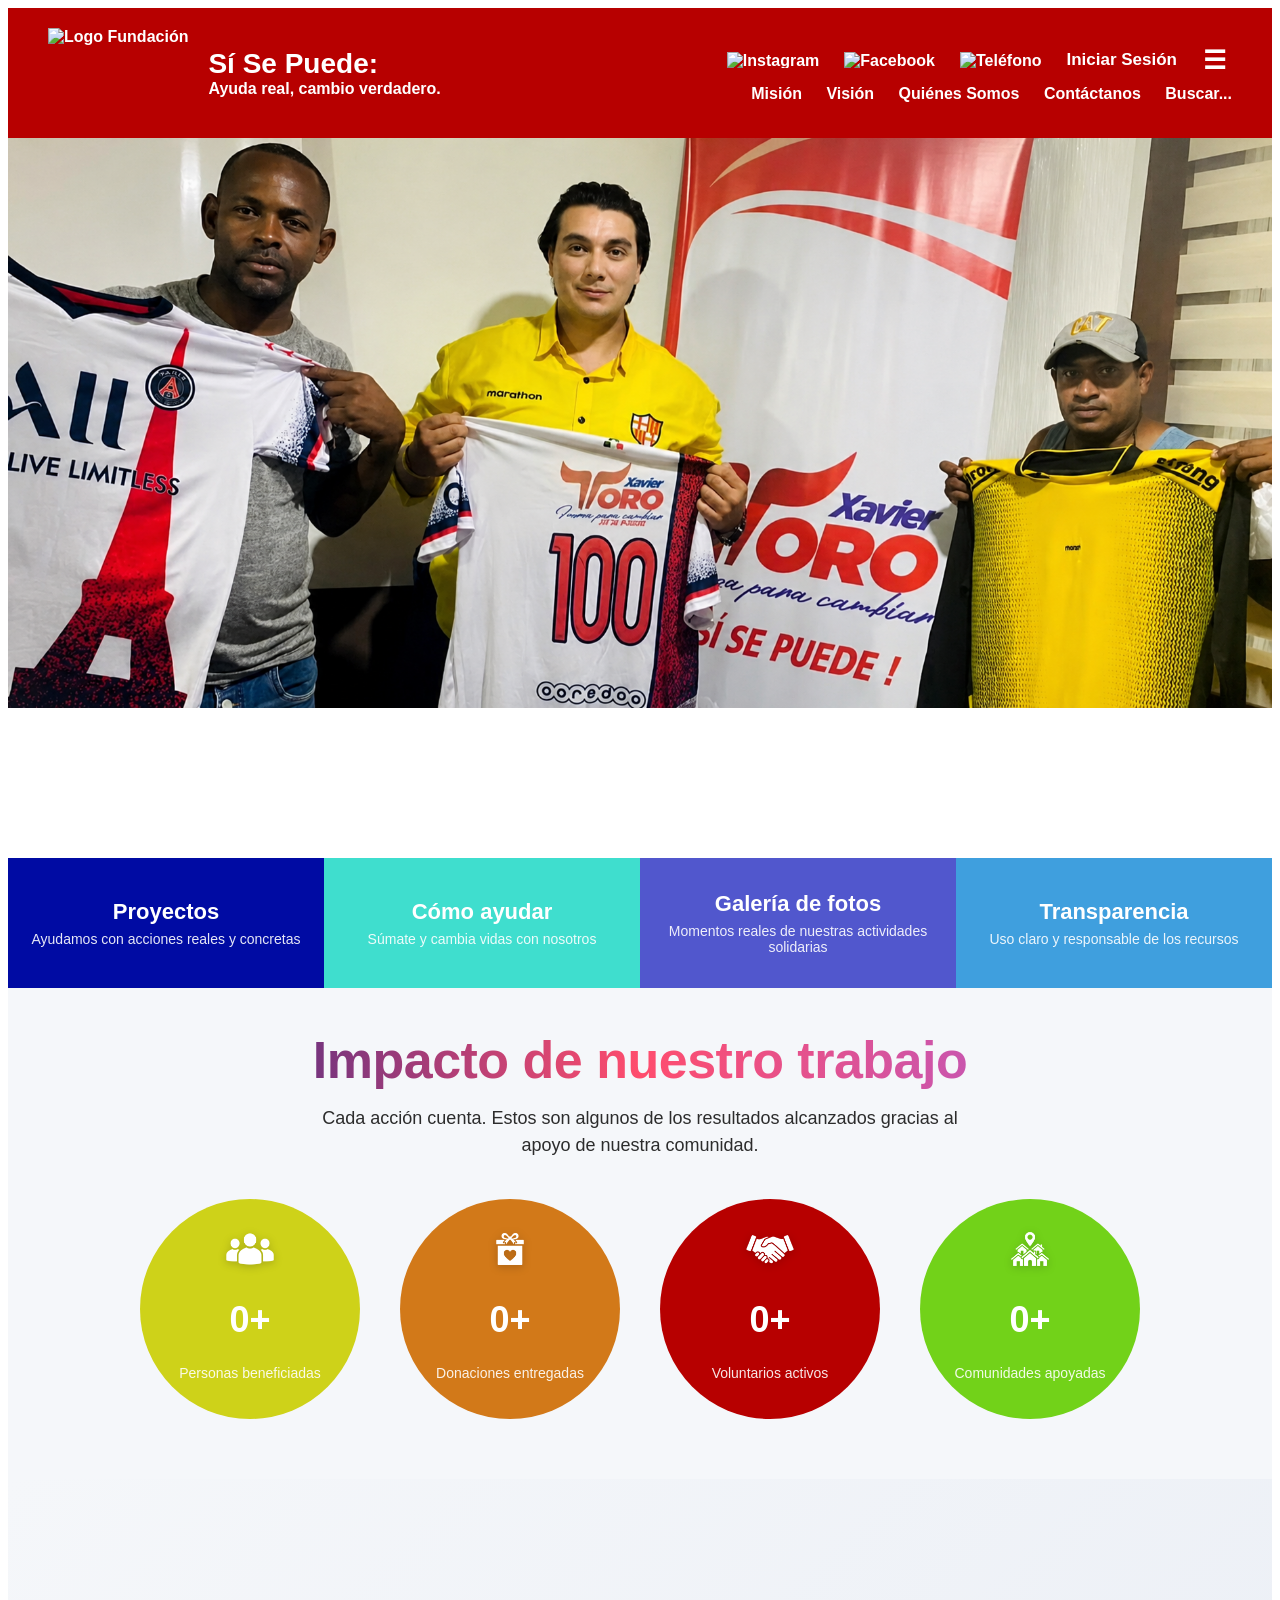
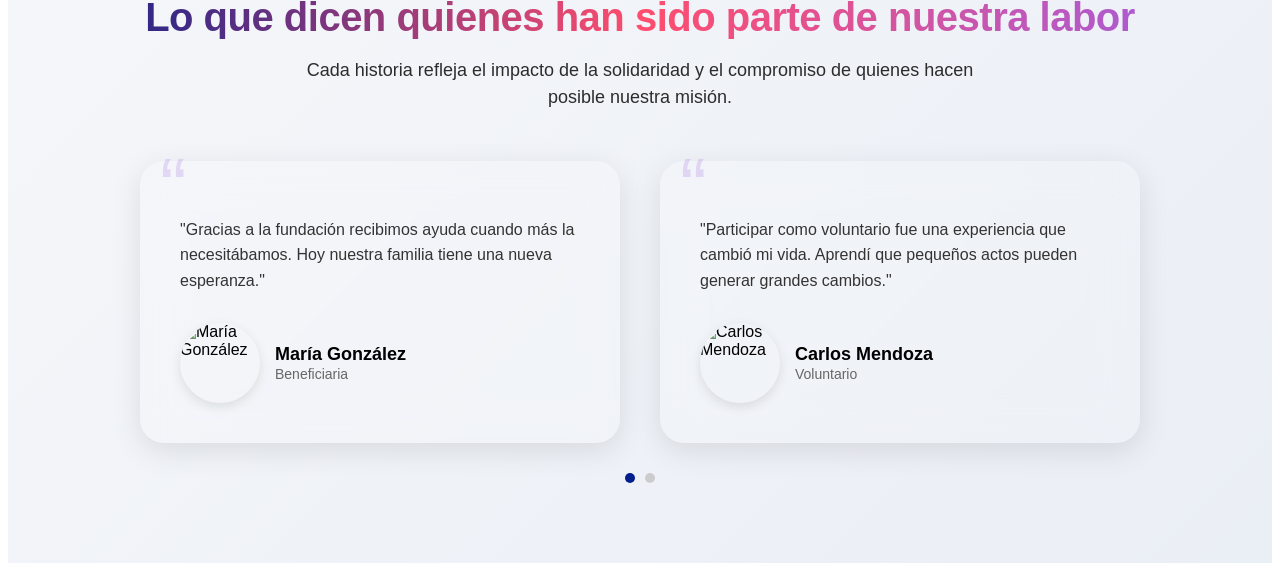
==== index.html @ 2f8d7f21 "Corrijo menú hamburguesa y login con Google 11" ====
<!DOCTYPE html>
<html lang="es">
<head>
  <meta charset="UTF-8">
  <title>Fundación Sí Se Puede</title>
  <link rel="stylesheet" href="index.css">
</head>
<body>
  <!-- Encabezado -->
  <header class="main-header">
    <div class="logo-text">
      <img src="assets/images/logoblanco.png" alt="Logo Fundación" class="logo">
      <div class="header-text">
        <h1>Sí Se Puede:</h1>
        <p>Ayuda real, cambio verdadero.</p>
      </div>
    </div>

<div class="header-right">
  <div class="social-menu">
    <!-- Íconos sociales -->
    <img src="assets/images/instablanco.png" alt="Instagram">
    <img src="assets/images/facebookblanco.png" alt="Facebook">
    <img src="assets/images/telefonoblanco.png" alt="Teléfono">

    <!-- Botones de login/logout -->
    <button id="login-google" class="login-link">Iniciar Sesión</button>
    <button id="logout" class="login-link" style="display:none;">Cerrar Sesión</button>

    <!-- Perfil de usuario (aparece después de login) -->
    <div id="user-profile" class="user-profile" style="display:none;">
      <div class="avatar-container">
        <img id="user-avatar" class="avatar" src="" alt="Avatar">
        <div id="user-initials" class="avatar initials"></div>
      </div>
      <span id="welcome-text"></span>

      <!-- Menú desplegable -->
<div class="dropdown-menu">
  <p id="user-email"></p>
  <a href="#"><span>💬</span> Mis comentarios</a>
  <a href="#"><span>❤️</span> Mis me gusta</a>
  <div class="dropdown-separator"></div>
  <a href="#" id="logout-link"><span>🚪</span> Cerrar sesión</a>
</div>

    </div>

    <!-- Menú hamburguesa -->
    <button class="hamburger">&#9776;</button>
  </div>

      <!-- Menú principal -->
      <nav class="main-nav">
        <ul>
          <li><a href="#">Misión</a></li>
          <li><a href="#">Visión</a></li>
          <li><a href="#">Quiénes Somos</a></li>
          <li><a href="#">Contáctanos</a></li>
          <li><a href="#">Buscar...</a></li>
        </ul>
      </nav>

      <!-- Menú hamburguesa -->
<nav class="hamburger-menu">
  <ul>
    <li><a href="#" id="menu-editar">Editar Portada</a></li>
    <li><a href="#" id="menu-publicaciones">Añadir Publicaciones</a></li>
    <li><a href="#" id="menu-feed">Publicaciones y Feed</a></li>
    <li><a href="pages/roles/index.html" id="menu-roles">Administrar Roles</a></li>
  </ul>
</nav>

    </div>
  </header>

  <!-- Carrusel -->
  <section class="carousel">
    <div class="slides">
      <img src="assets/images/Portada-1.jpeg" alt="Portada 1">
      <img src="assets/images/Portada-2.jpeg" alt="Portada 2">
      <img src="assets/images/Portada-3.jpeg" alt="Portada 3">
      <img src="assets/images/Portada-4.jpeg" alt="Portada 4">
    </div>
  </section>

  <!-- Botones principales -->
  <div class="full-width-buttons">
    <a href="#proyectos" class="btn btn-blue">
      <div class="btn-title">Proyectos</div>
      <div class="btn-subtitle">Ayudamos con acciones reales y concretas</div>
    </a>
    <a href="#ayuda" class="btn btn-gray">
      <div class="btn-title">Cómo ayudar</div>
      <div class="btn-subtitle">Súmate y cambia vidas con nosotros</div>
    </a>
    <a href="#galeria" class="btn btn-red">
      <div class="btn-title">Galería de fotos</div>
      <div class="btn-subtitle">Momentos reales de nuestras actividades solidarias</div>
    </a>
    <a href="#transparencia" class="btn btn-green">
      <div class="btn-title">Transparencia</div>
      <div class="btn-subtitle">Uso claro y responsable de los recursos</div>
    </a>
  </div>

  <!-- Impacto -->
  <section class="impacto-premium">
    <div class="impacto-header">
      <h2>Impacto de nuestro trabajo</h2>
      <p>Cada acción cuenta. Estos son algunos de los resultados alcanzados gracias al apoyo de nuestra comunidad.</p>
    </div>

    <div class="impacto-stats">
      <div class="blob" data-target="150">
        <img src="assets/images/PERSONAS-BENEFICIADAS.png" alt="Personas beneficiadas">
        <h3 class="numero">0+</h3>
        <p>Personas beneficiadas</p>
      </div>
      <div class="blob" data-target="300">
        <img src="assets/images/DONACIONS-ENTREGADAS.png" alt="Donaciones entregadas">
        <h3 class="numero">0+</h3>
        <p>Donaciones entregadas</p>
      </div>
      <div class="blob" data-target="25">
        <img src="assets/images/VOLUNTARIOS-ACTIVOS.png" alt="Voluntarios activos">
        <h3 class="numero">0+</h3>
        <p>Voluntarios activos</p>
      </div>
      <div class="blob" data-target="10">
        <img src="assets/images/COMUNIDADES-APOYADAS.png" alt="Comunidades apoyadas">
        <h3 class="numero">0+</h3>
        <p>Comunidades apoyadas</p>
      </div>
    </div>
  </section>

  <!-- Testimonios -->
  <section class="testimonios-premium">
    <div class="testimonios-header">
      <h2>Lo que dicen quienes han sido parte de nuestra labor</h2>
      <p>Cada historia refleja el impacto de la solidaridad y el compromiso de quienes hacen posible nuestra misión.</p>
    </div>

    <div class="testimonios-carousel">
      <div class="testimonio">
        <div class="quote">“</div>
        <p>"Gracias a la fundación recibimos ayuda cuando más la necesitábamos. Hoy nuestra familia tiene una nueva esperanza."</p>
        <div class="persona">
          <img src="https://via.placeholder.com/80" alt="María González">
          <div>
            <h4>María González</h4>
            <span>Beneficiaria</span>
          </div>
        </div>
      </div>

      <div class="testimonio">
        <div class="quote">“</div>
        <p>"Participar como voluntario fue una experiencia que cambió mi vida. Aprendí que pequeños actos pueden generar grandes cambios."</p>
        <div class="persona">
          <img src="https://via.placeholder.com/80" alt="Carlos Mendoza">
          <div>
            <h4>Carlos Mendoza</h4>
            <span>Voluntario</span>
          </div>
        </div>
      </div>
    </div>

    <div class="carousel-indicators">
      <span class="active"></span>
      <span></span>
    </div>
  </section>

  <!-- Script principal -->
  <script type="module" src="index.js"></script>
</body>
</html>
---- index.css ----
/* Encabezado */
.main-header {
  background-color: #b70000;
  color: white;
  display: flex;
  justify-content: space-between;
  align-items: center;
  padding: 20px 40px;
  font-family: Arial, sans-serif;
  font-weight: bold;
}

.logo {
  height: 90px;
  margin-right: 20px;
}

.logo-text {
  display: flex;
  align-items: center;
}

.header-text h1 {
  font-size: 28px;
  margin: 0;
  font-weight: bold;
}

.header-text p {
  font-size: 16px;
  margin: 0;
  font-weight: bold;
}

.header-right {
  display: flex;
  flex-direction: column;
  align-items: flex-end;
}

.social-menu {
  display: flex;
  align-items: center;
  margin-bottom: 8px;
}

.social-menu img {
  height: 16px;
  margin-left: 25px;
}

.hamburger {
  background: none;
  border: none;
  color: white;
  font-size: 26px;
  margin-left: 20px;
  cursor: pointer;
  font-weight: bold;
}

.main-nav ul {
  list-style: none;
  margin: 0;
  padding: 0;
}

.main-nav ul li {
  display: inline;
  margin-left: 20px;
}

.main-nav ul li a {
  color: white;
  text-decoration: none;
  font-family: Arial, sans-serif;
  font-weight: bold;
}

.main-nav.active {
  display: block;
}

/* Carrusel */
.carousel {
  width: 100%;
  position: relative;
  overflow: hidden;
}

.slides {
  display: flex;
  flex-wrap: nowrap;
  width: 100%;
  animation: slide 16s infinite;
}

.slides img {
  flex: 0 0 100%;
  width: 100%;
  height: auto;
  display: block;
}

/* Animación */
@keyframes slide {
  0%   { transform: translateX(0%); }
  20%  { transform: translateX(0%); }
  25%  { transform: translateX(-100%); }
  45%  { transform: translateX(-100%); }
  50%  { transform: translateX(-200%); }
  70%  { transform: translateX(-200%); }
  75%  { transform: translateX(-300%); }
  95%  { transform: translateX(-300%); }
  100% { transform: translateX(0%); }
}

/* Menú hamburguesa */
.hamburger-menu {
  position: fixed;
  top: 0;
  right: 0;
  width: 250px;
  height: 100%;
  background-color: #b70000;
  padding: 20px;
  transform: translateX(100%);
  transition: transform 0.3s ease;
  z-index: 10000;
}

.hamburger-menu.active {
  transform: translateX(0);
}

.hamburger-menu ul {
  list-style: none;
  margin: 0;
  padding: 0;
}

.hamburger-menu ul li {
  margin: 20px 0;
}

.hamburger-menu ul li a {
  color: white;
  text-decoration: none;
  font-family: Arial, sans-serif;
  font-weight: bold;
  display: block;
  padding: 10px;
  border-radius: 4px;
}

.hamburger-menu ul li a:hover {
  background-color: #8a0000;
}

/* Overlay detrás del menú */
.overlay {
  display: none;
  position: fixed;
  top: 0;
  left: 0;
  width: 100%;
  height: 100%;
  background: rgba(0,0,0,0.5);
  z-index: 9999;
}

.overlay.active {
  display: block;
}

/* Responsivo móvil */
@media (max-width: 768px) {
  .main-header {
    flex-direction: column;
    align-items: flex-start;
    padding: 10px 20px;
  }

  .logo {
    height: 60px;
    margin-bottom: 10px;
  }

  .header-text h1 {
    font-size: 20px;
  }

  .header-text p {
    font-size: 14px;
  }

  .main-nav {
    display: none;
  }

  .hamburger-menu {
    width: 80%;
  }

  .carousel {
    height: auto !important;   /* se ajusta al contenido */
    background: none !important;
  }

  .slides {
    width: 100% !important;
  }

  .slides img {
    width: 100%;
    height: auto;
    object-fit: contain;
    background: #000; /* fondo negro detrás de cada foto */
    display: block;
  }
}

/* Carrusel escritorio */
@media (min-width: 769px) {
  .carousel {
    height: 80vh;
  }

  .slides img {
    height: 100%;
    object-fit: contain; /* ← cambiado: muestra la foto completa sin zoom */
  }
}

/* Botones grandes */
.full-width-buttons {
  display: grid;
  grid-template-columns: repeat(4, 1fr);
  width: 100%;
}

.full-width-buttons .btn {
  display: flex;
  flex-direction: column;
  justify-content: center;
  align-items: center;
  height: 110px;
  text-decoration: none;
  color: white;
  font-family: Arial, sans-serif;
  padding: 10px;
}

.btn-title {
  font-size: 22px;
  font-weight: bold;
  margin-bottom: 6px;
  text-align: center;
}

.btn-subtitle {
  font-size: 14px;
  font-weight: normal;
  text-align: center;
  opacity: 0.9;
}

/* Colores */
.btn-blue {
  background-color: #000BA3;
}
.btn-blue:hover {
  background-color: #000875;
}

.btn-gray {
  background-color: #3FDECE;
}
.btn-gray:hover {
  background-color: #1EB3A4;
}

.btn-red {
  background-color: #5157CD;
}
.btn-red:hover {
  background-color: #2F35A2;
}

.btn-green {
  background-color: #3F9FDE;
}
.btn-green:hover {
  background-color: #2592DA;
}

/* Responsivo botones */
@media (max-width: 768px) {
  .full-width-buttons {
    grid-template-columns: 1fr;
  }

  .full-width-buttons .btn {
    height: 90px;
  }

  .btn-title {
    font-size: 18px;
  }

  .btn-subtitle {
    font-size: 12px;
  }
}


@media (max-width: 768px) {
  .carousel {
    height: auto !important;
    margin: 0 !important;
    padding: 0 !important;
    background: none !important;
  }

 .slides {
    display: block !important;   /* ← ya no es flex horizontal */
    animation: none !important;  /* ← sin animación */
  }
  .slides img {
    width: 100%;
    height: auto;
    object-fit: contain;
    background: #000;
    display: block;
  }
}

/* TARJETAS DE IMPACTO EN NUESTRO TRABAJO */
/* ENCABEZADO DE IMPACTO */
.impacto-premium {
  background: #f5f7fa;
  padding: 1px 20px 60px; /* antes 60px arriba */
  position: relative;
  overflow: hidden;
  font-family: 'Poppins', 'Montserrat', 'Outfit', 'Plus Jakarta Sans', 'Sora', 'Inter', sans-serif;
}

.impacto-header {
  text-align: center;
  margin-bottom: 40px; /* menos espacio para mayor proximidad */
}

.impacto-header h2 {
  font-size: 52px;          /* más grande para presencia visual */
  font-weight: 800;         /* peso fuerte y moderno */
  letter-spacing: -0.5px;   /* menor separación entre letras */
  line-height: 1.1;         /* compacto y elegante */
  margin-bottom: 16px;
  background: linear-gradient(90deg, #001f8c, #ff4d6d, #9b5de5);
  -webkit-background-clip: text;
  -webkit-text-fill-color: transparent;
}

.impacto-header p {
  font-size: 18px;
  color: #2c2c2c;           /* gris oscuro elegante */
  max-width: 640px;         /* ancho controlado para legibilidad */
  margin: 0 auto;
  line-height: 1.5;
  font-weight: 400;
}


.impacto-stats {
  display: flex;
  flex-wrap: wrap;
  justify-content: center;
  gap: 40px;
}

.blob {
  position: relative;
  width: 220px;
  height: 220px;
  border-radius: 50%;
  display: flex;
  flex-direction: column;
  align-items: center;
  justify-content: center;
  animation: float 6s ease-in-out infinite;
  color: #fff; /* texto blanco para contraste */
  text-align: center;
}

/* Colores planos para cada blob */
.blob:nth-child(1) {
  background-color: #CED219; /* amarillo verdoso */
}
.blob:nth-child(2) {
  background-color: #D27919; /* naranja */
}
.blob:nth-child(3) {
  background-color: #b70000; /* rojo coral */
}
.blob:nth-child(4) {
  background-color: #72D219; /* naranja suave */
}

.blob:nth-child(2) { animation-delay: 1s; }
.blob:nth-child(3) { animation-delay: 2s; }
.blob:nth-child(4) { animation-delay: 3s; }

.blob img {
  height: 50px;
  margin-bottom: 15px;
  filter: drop-shadow(0 2px 4px rgba(0,0,0,0.2));
}

.blob .numero {
  font-size: 36px;
  font-weight: 900;
  margin: 10px 0;
  color: #fff; /* números en blanco */
}

.blob p {
  font-size: 14px;
  opacity: 0.9;
}

@keyframes float {
  0% { transform: translateY(0px) scale(1); }
  50% { transform: translateY(-15px) scale(1.05); }
  100% { transform: translateY(0px) scale(1); }
}

@media (max-width: 768px) {
  .impacto-stats {
    flex-direction: column;
    align-items: center;
  }
}
/* SECCIÓN TESTIMONIOS PREMIUM */
.testimonios-premium {
  background: linear-gradient(135deg, #f5f7fa, #eaeef5);
  padding: 80px 20px;
  font-family: 'Plus Jakarta Sans', 'Outfit', 'Inter', sans-serif;
  position: relative;
  overflow: hidden;
}

.testimonios-header {
  text-align: center;
  margin-bottom: 50px;
}

.testimonios-header h2 {
  font-size: 40px;
  font-weight: 800;
  letter-spacing: -0.5px;
  line-height: 1.2;
  margin-bottom: 16px;
  background: linear-gradient(90deg, #001f8c, #ff4d6d, #9b5de5);
  -webkit-background-clip: text;
  -webkit-text-fill-color: transparent;
}

.testimonios-header p {
  font-size: 18px;
  color: #2c2c2c;
  max-width: 700px;
  margin: 0 auto;
  line-height: 1.5;
}

.testimonios-carousel {
  display: flex;
  gap: 40px;
  justify-content: center;
  align-items: stretch;
  flex-wrap: wrap;
}

.testimonio {
  background: rgba(255,255,255,0.15);
  backdrop-filter: blur(20px);
  border-radius: 24px;
  padding: 40px;
  max-width: 400px;
  position: relative;
  box-shadow: 0 8px 30px rgba(0,0,0,0.1);
  transition: transform 0.4s ease, box-shadow 0.4s ease;
}

.testimonio:hover {
  transform: translateY(-8px);
  box-shadow: 0 12px 40px rgba(0,0,0,0.15);
}

.testimonio .quote {
  font-size: 80px;
  color: #9b5de5;
  position: absolute;
  top: -20px;
  left: 20px;
  opacity: 0.2;
}

.testimonio p {
  font-size: 16px;
  color: #333;
  margin-bottom: 30px;
  line-height: 1.6;
}

.persona {
  display: flex;
  align-items: center;
  gap: 15px;
}

.persona img {
  border-radius: 50%;
  width: 80px;
  height: 80px;
  object-fit: cover;
  box-shadow: 0 4px 12px rgba(0,0,0,0.1);
}

.persona h4 {
  font-size: 18px;
  font-weight: 700;
  margin: 0;
}

.persona span {
  font-size: 14px;
  color: #666;
}

.carousel-indicators {
  display: flex;
  justify-content: center;
  margin-top: 30px;
  gap: 10px;
}

.carousel-indicators span {
  width: 10px;
  height: 10px;
  background: #ccc;
  border-radius: 50%;
  display: inline-block;
  transition: background 0.3s ease;
}

.carousel-indicators span.active {
  background: #001f8c;
}

@media (max-width: 768px) {
  .testimonios-carousel {
    flex-direction: column;
    align-items: center;
  }
}
.login-link {
  background: none;
  border: none;
  color: white;
  font-family: Arial, sans-serif;
  font-weight: bold;
  font-size: 17px;
  margin-left: 25px;
  cursor: pointer;
  padding: 0;
}

.login-link:focus {
  outline: none;
}

.login-link:hover {
  text-decoration: underline;
}


.user-profile {
  display: flex;
  align-items: center;
  margin-left: 25px;
  position: relative;
}

/* Avatar circular moderno */
.avatar-container {
  position: relative;
  width: 48px;
  height: 48px;
  border-radius: 50%;
  overflow: hidden;
  cursor: pointer;
  transition: transform 0.3s ease, border 0.3s ease;
  border: 2px solid transparent;
}

.avatar-container:hover {
  transform: scale(1.05);
  border: 2px solid #b70000; /* borde institucional opcional */
}

.avatar {
  width: 100%;
  height: 100%;
  object-fit: cover;   /* recorta sin deformar */
  display: block;
}

.initials {
  width: 100%;
  height: 100%;
  background: #444;
  color: #fff;
  font-weight: bold;
  font-size: 16px;
  display: flex;
  align-items: center;
  justify-content: center;
}


.arrow {
  position: absolute;
  bottom: -10px;
  left: 50%;
  transform: translateX(-50%);
  font-size: 12px;
  color: white;
  opacity: 0;
  transition: opacity 0.3s;
}

.avatar-container:hover .arrow {
  opacity: 1;
}

#welcome-text {
  margin-left: 10px;
  color: white;
  font-weight: bold;
}

/* Menú desplegable moderno */
.dropdown-menu {
  display: none;
  position: absolute;
  top: 60px;
  left: 0;
  background: rgba(255, 255, 255, 0.95); /* efecto glass ligero */
  backdrop-filter: blur(12px);
  border-radius: 16px;
  min-width: 240px;
  box-shadow: 0 8px 24px rgba(0,0,0,0.15);
  z-index: 1000;
  opacity: 0;
  transform: translateY(-10px);
  transition: opacity 0.25s ease, transform 0.25s ease;
  overflow: hidden;
}

.dropdown-menu.show {
  display: block;
  opacity: 1;
  transform: translateY(0);
}

.dropdown-header {
  padding: 16px;
  text-align: center;
  border-bottom: 1px solid rgba(0,0,0,0.1);
}

.dropdown-header img {
  width: 64px;
  height: 64px;
  border-radius: 50%;
  object-fit: cover;
  margin-bottom: 8px;
}

.dropdown-header h4 {
  margin: 0;
  font-size: 16px;
  font-weight: 600;
  color: #333;
}

.dropdown-header p {
  margin: 0;
  font-size: 13px;
  color: #666;
}

.dropdown-menu a {
  display: flex;
  align-items: center;
  gap: 8px;
  padding: 12px 16px;
  font-size: 14px;
  color: #333;
  text-decoration: none;
  transition: background 0.2s ease;
}

.dropdown-menu a:hover {
  background: rgba(183,0,0,0.08);
  color: #b70000;
}

.dropdown-separator {
  border-top: 1px solid rgba(0,0,0,0.1);
}
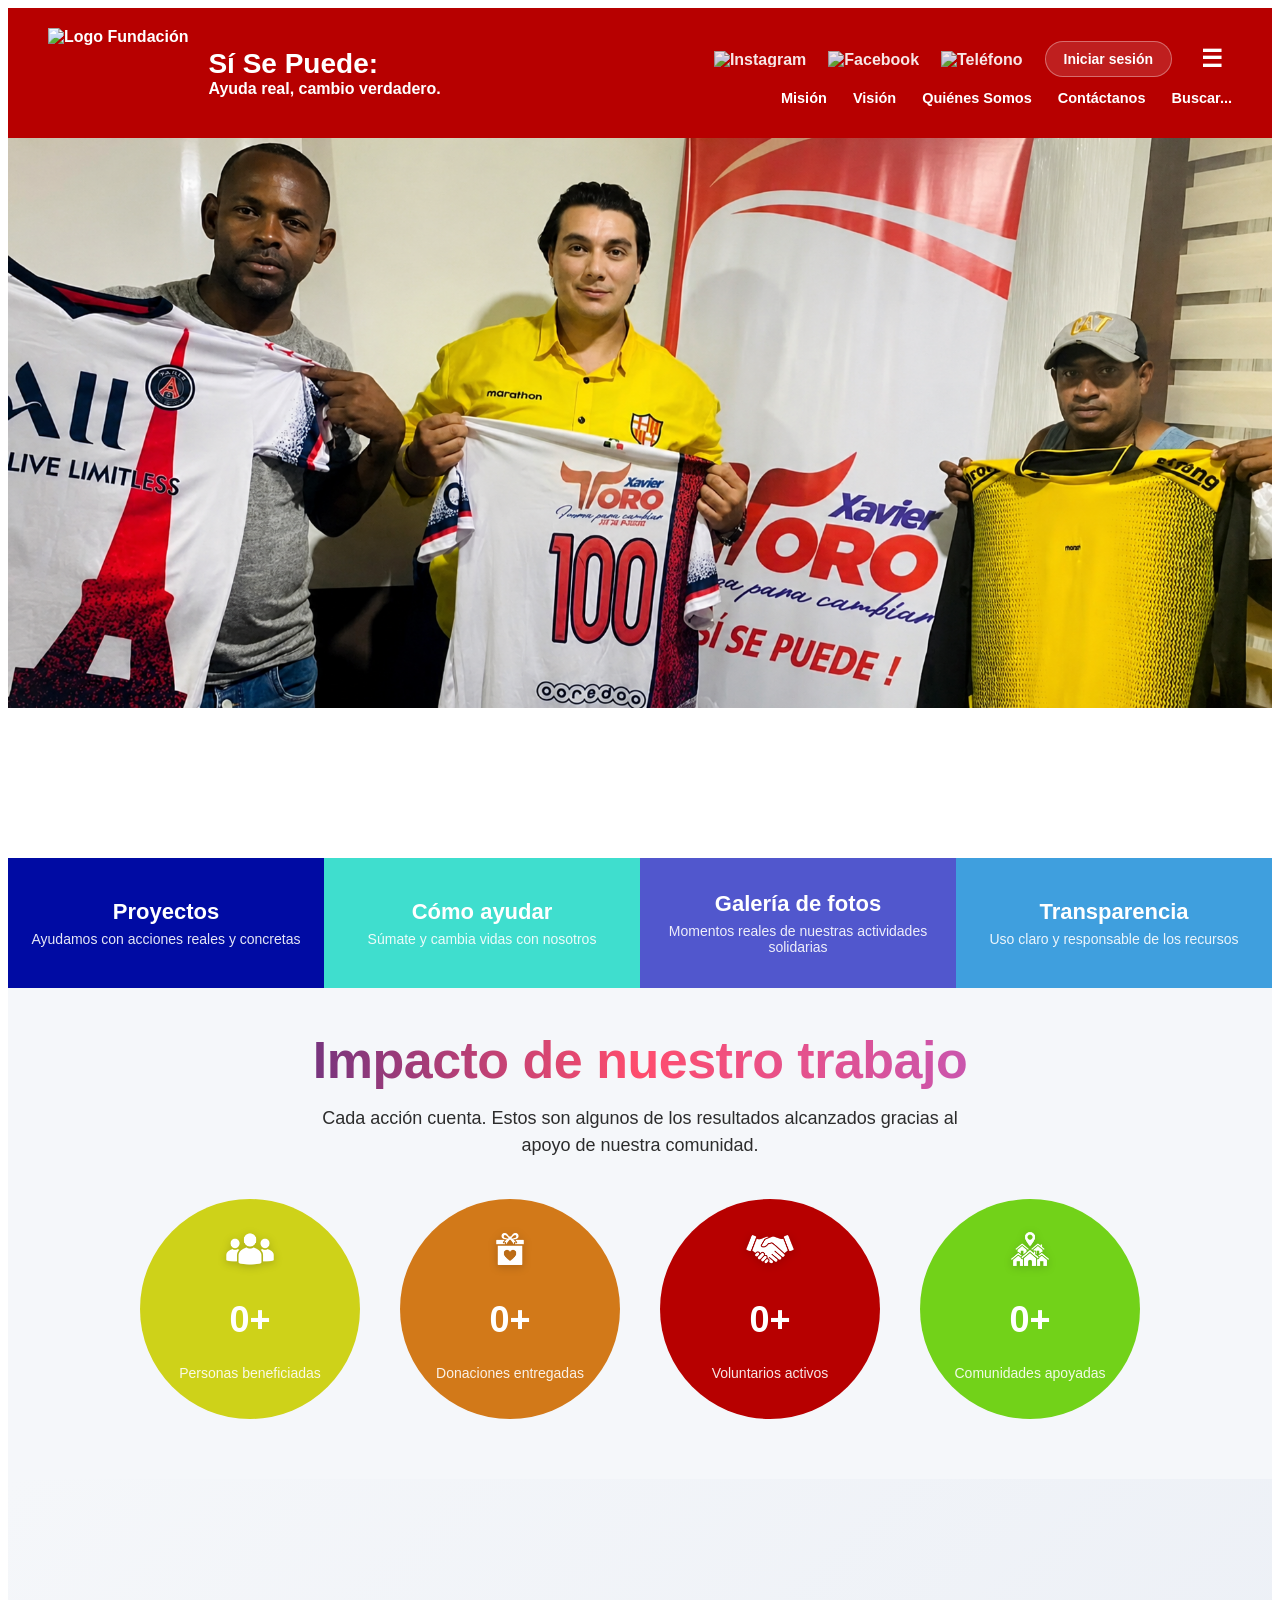
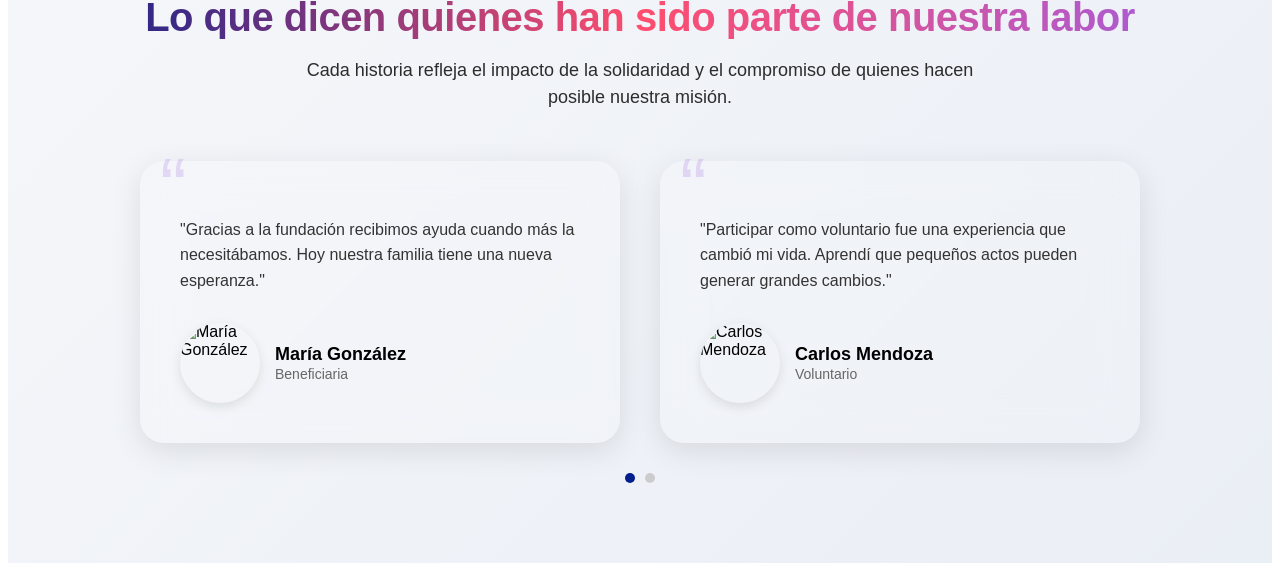
==== commit 63ef9dbe: "Hice pagina de EDITAR PORTADAS 8" ====
--- a/index.html
+++ b/index.html
@@ -15,41 +15,46 @@
         <p>Ayuda real, cambio verdadero.</p>
       </div>
     </div>
-
-<div class="header-right">
-  <div class="social-menu">
-    <!-- Íconos sociales -->
-    <img src="assets/images/instablanco.png" alt="Instagram">
-    <img src="assets/images/facebookblanco.png" alt="Facebook">
-    <img src="assets/images/telefonoblanco.png" alt="Teléfono">
-
-    <!-- Botones de login/logout -->
-    <button id="login-google" class="login-link">Iniciar Sesión</button>
-    <button id="logout" class="login-link" style="display:none;">Cerrar Sesión</button>
-
-    <!-- Perfil de usuario (aparece después de login) -->
-    <div id="user-profile" class="user-profile" style="display:none;">
-      <div class="avatar-container">
-        <img id="user-avatar" class="avatar" src="" alt="Avatar">
-        <div id="user-initials" class="avatar initials"></div>
+ 
+    <div class="header-right">
+      <div class="social-menu">
+        <!-- Íconos sociales -->
+        <img src="assets/images/instablanco.png" alt="Instagram">
+        <img src="assets/images/facebookblanco.png" alt="Facebook">
+        <img src="assets/images/telefonoblanco.png" alt="Teléfono">
+ 
+        <!-- Botón login -->
+        <button id="login-google" class="login-link">Iniciar sesión</button>
+ 
+        <!-- Perfil de usuario (aparece después de login) -->
+        <div id="user-profile" class="user-profile" style="display:none;">
+          <button class="user-chip" id="user-chip-btn" type="button">
+            <span class="avatar-container">
+              <img id="user-avatar" class="avatar" src="" alt="Avatar">
+              <div id="user-initials" class="avatar initials"></div>
+            </span>
+            <span id="welcome-text" class="chip-name"></span>
+            <span class="chip-chevron">▾</span>
+          </button>
+ 
+          <!-- Menú desplegable -->
+          <div class="dropdown-menu">
+            <div class="dropdown-header">
+              <img id="dropdown-avatar" src="" alt="">
+              <h4 id="dropdown-name"></h4>
+              <p id="user-email"></p>
+            </div>
+            <a href="#"><span>💬</span> Mis comentarios</a>
+            <a href="#"><span>❤️</span> Mis me gusta</a>
+            <div class="dropdown-separator"></div>
+            <a href="#" id="logout-link"><span>🚪</span> Cerrar sesión</a>
+          </div>
+        </div>
+ 
+        <!-- Menú hamburguesa -->
+        <button class="hamburger" id="hamburger-btn">&#9776;</button>
       </div>
-      <span id="welcome-text"></span>
-
-      <!-- Menú desplegable -->
-<div class="dropdown-menu">
-  <p id="user-email"></p>
-  <a href="#"><span>💬</span> Mis comentarios</a>
-  <a href="#"><span>❤️</span> Mis me gusta</a>
-  <div class="dropdown-separator"></div>
-  <a href="#" id="logout-link"><span>🚪</span> Cerrar sesión</a>
-</div>
-
-    </div>
-
-    <!-- Menú hamburguesa -->
-    <button class="hamburger">&#9776;</button>
-  </div>
-
+ 
       <!-- Menú principal -->
       <nav class="main-nav">
         <ul>
@@ -60,20 +65,31 @@
           <li><a href="#">Buscar...</a></li>
         </ul>
       </nav>
-
-      <!-- Menú hamburguesa -->
-<nav class="hamburger-menu">
-  <ul>
-    <li><a href="#" id="menu-editar">Editar Portada</a></li>
-    <li><a href="#" id="menu-publicaciones">Añadir Publicaciones</a></li>
-    <li><a href="#" id="menu-feed">Publicaciones y Feed</a></li>
-    <li><a href="pages/roles/index.html" id="menu-roles">Administrar Roles</a></li>
-  </ul>
-</nav>
-
+ 
+      <!-- Drawer hamburguesa -->
+      <nav class="hamburger-menu">
+        <div class="hamburger-menu-header">
+          <span>Menú</span>
+          <button class="hamburger-close" id="hamburger-close" type="button">✕</button>
+        </div>
+        <ul>
+          <li>
+            <a href="pages/editar portada/" id="menu-editar">
+              Editar Portada
+            </a>
+          </li>
+          <li>
+            <a href="pages/añadir publicaciones/index.html" id="menu-publicaciones">
+              Añadir Publicaciones
+            </a>
+          </li>
+          <li><a href="#" id="menu-feed">Publicaciones y Feed</a></li>
+          <li><a href="pages/roles/index.html" id="menu-roles">Administrar Roles</a></li>
+        </ul>
+      </nav>
     </div>
   </header>
-
+ 
   <!-- Carrusel -->
   <section class="carousel">
     <div class="slides">
@@ -83,7 +99,7 @@
       <img src="assets/images/Portada-4.jpeg" alt="Portada 4">
     </div>
   </section>
-
+ 
   <!-- Botones principales -->
   <div class="full-width-buttons">
     <a href="#proyectos" class="btn btn-blue">
@@ -103,14 +119,14 @@
       <div class="btn-subtitle">Uso claro y responsable de los recursos</div>
     </a>
   </div>
-
+ 
   <!-- Impacto -->
   <section class="impacto-premium">
     <div class="impacto-header">
       <h2>Impacto de nuestro trabajo</h2>
       <p>Cada acción cuenta. Estos son algunos de los resultados alcanzados gracias al apoyo de nuestra comunidad.</p>
     </div>
-
+ 
     <div class="impacto-stats">
       <div class="blob" data-target="150">
         <img src="assets/images/PERSONAS-BENEFICIADAS.png" alt="Personas beneficiadas">
@@ -134,14 +150,14 @@
       </div>
     </div>
   </section>
-
+ 
   <!-- Testimonios -->
   <section class="testimonios-premium">
     <div class="testimonios-header">
       <h2>Lo que dicen quienes han sido parte de nuestra labor</h2>
       <p>Cada historia refleja el impacto de la solidaridad y el compromiso de quienes hacen posible nuestra misión.</p>
     </div>
-
+ 
     <div class="testimonios-carousel">
       <div class="testimonio">
         <div class="quote">“</div>
@@ -154,7 +170,7 @@
           </div>
         </div>
       </div>
-
+ 
       <div class="testimonio">
         <div class="quote">“</div>
         <p>"Participar como voluntario fue una experiencia que cambió mi vida. Aprendí que pequeños actos pueden generar grandes cambios."</p>
@@ -167,14 +183,15 @@
         </div>
       </div>
     </div>
-
+ 
     <div class="carousel-indicators">
       <span class="active"></span>
       <span></span>
     </div>
   </section>
-
+ 
   <!-- Script principal -->
   <script type="module" src="index.js"></script>
 </body>
 </html>
+ 
--- a/index.css
+++ b/index.css
@@ -1,4 +1,7 @@
-/* Encabezado */
+/* =========================================================
+   ENCABEZADO
+========================================================= */
+ 
 .main-header {
   background-color: #b70000;
   color: white;
@@ -8,101 +11,527 @@
   padding: 20px 40px;
   font-family: Arial, sans-serif;
   font-weight: bold;
-}
-
+  position: relative;
+  z-index: 100;
+}
+ 
 .logo {
   height: 90px;
   margin-right: 20px;
 }
-
+ 
 .logo-text {
   display: flex;
   align-items: center;
 }
-
+ 
 .header-text h1 {
   font-size: 28px;
   margin: 0;
   font-weight: bold;
 }
-
+ 
 .header-text p {
   font-size: 16px;
   margin: 0;
   font-weight: bold;
 }
-
+ 
 .header-right {
   display: flex;
   flex-direction: column;
   align-items: flex-end;
-}
-
+  gap: 10px;
+}
+ 
 .social-menu {
   display: flex;
   align-items: center;
-  margin-bottom: 8px;
-}
-
+}
+ 
 .social-menu img {
   height: 16px;
-  margin-left: 25px;
-}
-
+  margin-left: 22px;
+  opacity: 0.9;
+  transition: opacity 0.2s ease, transform 0.2s ease;
+}
+ 
+.social-menu img:hover {
+  opacity: 1;
+  transform: translateY(-1px);
+}
+ 
+/* =========================================================
+   BOTÓN HAMBURGUESA
+========================================================= */
+ 
 .hamburger {
   background: none;
   border: none;
   color: white;
-  font-size: 26px;
+  font-size: 24px;
   margin-left: 20px;
   cursor: pointer;
   font-weight: bold;
-}
-
+  width: 40px;
+  height: 40px;
+  border-radius: 50%;
+  display: flex;
+  align-items: center;
+  justify-content: center;
+  transition: background 0.2s ease, transform 0.2s ease;
+}
+ 
+.hamburger:hover {
+  background: rgba(255, 255, 255, 0.15);
+  transform: scale(1.05);
+}
+ 
+/* =========================================================
+   NAV PRINCIPAL — subrayado animado al pasar el mouse
+========================================================= */
+ 
 .main-nav ul {
   list-style: none;
   margin: 0;
   padding: 0;
-}
-
+  display: flex;
+  align-items: center;
+}
+ 
 .main-nav ul li {
-  display: inline;
-  margin-left: 20px;
-}
-
+  margin-left: 26px;
+}
+ 
 .main-nav ul li a {
+  position: relative;
   color: white;
   text-decoration: none;
   font-family: Arial, sans-serif;
   font-weight: bold;
-}
-
+  font-size: 14.5px;
+  padding-bottom: 4px;
+  transition: color 0.2s ease;
+}
+ 
+.main-nav ul li a::after {
+  content: "";
+  position: absolute;
+  left: 0;
+  right: 0;
+  bottom: -2px;
+  height: 2px;
+  background: #fff;
+  border-radius: 2px;
+  transform: scaleX(0);
+  transform-origin: center;
+  transition: transform 0.25s ease;
+}
+ 
+.main-nav ul li a:hover {
+  color: #ffe5e5;
+}
+ 
+.main-nav ul li a:hover::after {
+  transform: scaleX(1);
+}
+ 
 .main-nav.active {
   display: block;
 }
-
-/* Carrusel */
+ 
+/* =========================================================
+   BOTÓN "INICIAR SESIÓN"
+========================================================= */
+ 
+.login-link {
+  background: rgba(255, 255, 255, 0.12);
+  border: 1px solid rgba(255, 255, 255, 0.35);
+  color: white;
+  font-family: Arial, sans-serif;
+  font-weight: bold;
+  font-size: 14px;
+  margin-left: 22px;
+  padding: 9px 18px;
+  border-radius: 999px;
+  cursor: pointer;
+  transition: background 0.25s ease, transform 0.2s ease, border-color 0.25s ease;
+}
+ 
+.login-link:hover {
+  background: rgba(255, 255, 255, 0.22);
+  border-color: rgba(255, 255, 255, 0.6);
+  transform: translateY(-2px);
+}
+ 
+.login-link:focus {
+  outline: none;
+}
+ 
+/* =========================================================
+   PERFIL DE USUARIO — "chip" clickeable (avatar + nombre + flecha)
+========================================================= */
+ 
+.user-profile {
+  display: flex;
+  align-items: center;
+  margin-left: 22px;
+  position: relative;
+}
+ 
+.user-chip {
+  display: flex;
+  align-items: center;
+  gap: 10px;
+ 
+  background: rgba(255, 255, 255, 0.1);
+  border: 1px solid rgba(255, 255, 255, 0.25);
+  border-radius: 999px;
+ 
+  padding: 5px 16px 5px 5px;
+ 
+  cursor: pointer;
+ 
+  font-family: Arial, sans-serif;
+ 
+  transition: background 0.25s ease, border-color 0.25s ease, transform 0.2s ease;
+}
+ 
+.user-chip:hover {
+  background: rgba(255, 255, 255, 0.18);
+  border-color: rgba(255, 255, 255, 0.45);
+  transform: translateY(-2px);
+}
+ 
+.user-chip:focus {
+  outline: none;
+}
+ 
+/* Contenedor circular del avatar */
+.avatar-container {
+  position: relative;
+  width: 36px;
+  height: 36px;
+  border-radius: 50%;
+  overflow: hidden;
+  flex-shrink: 0;
+  border: 2px solid rgba(255, 255, 255, 0.5);
+}
+ 
+/* Imagen dentro del avatar */
+.avatar {
+  width: 100%;
+  height: 100%;
+  object-fit: cover;
+  object-position: center;
+  display: block;
+}
+ 
+.initials {
+  width: 100%;
+  height: 100%;
+  background: rgba(0, 0, 0, 0.35);
+  color: #fff;
+  font-weight: bold;
+  font-size: 13px;
+  display: flex;
+  align-items: center;
+  justify-content: center;
+}
+ 
+.chip-name {
+  color: white;
+  font-weight: bold;
+  font-size: 13.5px;
+  max-width: 130px;
+  overflow: hidden;
+  text-overflow: ellipsis;
+  white-space: nowrap;
+}
+ 
+.chip-chevron {
+  color: rgba(255, 255, 255, 0.75);
+  font-size: 11px;
+  transition: transform 0.25s ease;
+}
+ 
+.user-chip.open .chip-chevron {
+  transform: rotate(180deg);
+}
+ 
+/* =========================================================
+   MENÚ DESPLEGABLE DEL PERFIL
+========================================================= */
+ 
+.dropdown-menu {
+  display: none;
+  position: absolute;
+  top: 54px;
+  right: 0;
+  background: rgba(255, 255, 255, 0.97);
+  backdrop-filter: blur(12px);
+  border-radius: 16px;
+  min-width: 250px;
+  box-shadow: 0 12px 34px rgba(0, 0, 0, 0.22);
+  z-index: 1000;
+  opacity: 0;
+  transform: translateY(-8px);
+  transition: opacity 0.22s ease, transform 0.22s ease;
+  overflow: hidden;
+}
+ 
+.dropdown-menu.show {
+  display: block;
+  opacity: 1;
+  transform: translateY(0);
+}
+ 
+.dropdown-header {
+  padding: 18px 16px;
+  text-align: center;
+  border-bottom: 1px solid rgba(0, 0, 0, 0.08);
+  background: linear-gradient(180deg, rgba(183, 0, 0, 0.06), transparent);
+}
+ 
+.dropdown-header img {
+  width: 60px;
+  height: 60px;
+  border-radius: 50%;
+  object-fit: cover;
+  margin-bottom: 8px;
+  border: 2px solid rgba(183, 0, 0, 0.25);
+}
+ 
+.dropdown-header h4 {
+  margin: 0;
+  font-size: 15px;
+  font-weight: 700;
+  color: #222;
+}
+ 
+.dropdown-header p {
+  margin: 2px 0 0;
+  font-size: 12.5px;
+  color: #777;
+}
+ 
+.dropdown-menu a {
+  display: flex;
+  align-items: center;
+  gap: 10px;
+  padding: 12px 16px;
+  font-size: 14px;
+  color: #333;
+  text-decoration: none;
+  font-weight: 500;
+  transition: background 0.2s ease;
+}
+ 
+.dropdown-menu a:hover {
+  background: rgba(183, 0, 0, 0.08);
+  color: #b70000;
+}
+ 
+.dropdown-separator {
+  border-top: 1px solid rgba(0, 0, 0, 0.08);
+}
+ 
+/* =========================================================
+   MENÚ HAMBURGUESA (DRAWER)
+========================================================= */
+ 
+.hamburger-menu {
+  position: fixed;
+  top: 0;
+  right: 0;
+  width: 270px;
+  height: 100%;
+  background-color: #b70000;
+  padding: 0;
+  transform: translateX(100%);
+  transition: transform 0.35s ease;
+  z-index: 10000;
+  display: flex;
+  flex-direction: column;
+}
+ 
+.hamburger-menu.active {
+  transform: translateX(0);
+}
+ 
+.hamburger-menu-header {
+  display: flex;
+  align-items: center;
+  justify-content: space-between;
+  padding: 20px;
+  border-bottom: 1px solid rgba(255, 255, 255, 0.15);
+  color: white;
+  font-family: Arial, sans-serif;
+  font-weight: bold;
+  font-size: 15px;
+}
+ 
+.hamburger-close {
+  background: none;
+  border: none;
+  color: white;
+  font-size: 20px;
+  cursor: pointer;
+  width: 34px;
+  height: 34px;
+  border-radius: 50%;
+  display: flex;
+  align-items: center;
+  justify-content: center;
+  transition: background 0.2s ease;
+}
+ 
+.hamburger-close:hover {
+  background: rgba(255, 255, 255, 0.15);
+}
+ 
+.hamburger-menu ul {
+  list-style: none;
+  margin: 0;
+  padding: 12px 20px;
+}
+ 
+.hamburger-menu ul li {
+  margin: 6px 0;
+  opacity: 0;
+  transform: translateX(16px);
+  transition: opacity 0.3s ease, transform 0.3s ease;
+}
+ 
+/* Animación escalonada al abrir el drawer */
+.hamburger-menu.active ul li {
+  opacity: 1;
+  transform: translateX(0);
+}
+.hamburger-menu.active ul li:nth-child(1) { transition-delay: 0.08s; }
+.hamburger-menu.active ul li:nth-child(2) { transition-delay: 0.14s; }
+.hamburger-menu.active ul li:nth-child(3) { transition-delay: 0.20s; }
+.hamburger-menu.active ul li:nth-child(4) { transition-delay: 0.26s; }
+ 
+.hamburger-menu ul li a {
+  color: white;
+  text-decoration: none;
+  font-family: Arial, sans-serif;
+  font-weight: bold;
+  display: block;
+  padding: 12px 14px;
+  border-radius: 10px;
+  transition: background-color 0.2s ease, padding-left 0.2s ease;
+}
+ 
+.hamburger-menu ul li a:hover {
+  background-color: #8a0000;
+  padding-left: 20px;
+}
+ 
+/* Overlay detrás del menú */
+.overlay {
+  position: fixed;
+  top: 0;
+  left: 0;
+  width: 100%;
+  height: 100%;
+  background: rgba(0, 0, 0, 0.5);
+  /* backdrop-filter: blur(2px);  <-- quita o comenta esta línea */
+  z-index: 9999;
+  opacity: 0;
+  visibility: hidden;
+  transition: opacity 0.3s ease, visibility 0.3s ease;
+}
+ 
+.overlay.active {
+  opacity: 1;
+  visibility: visible;
+}
+ 
+/* =========================================================
+   RESPONSIVO MÓVIL — ENCABEZADO
+========================================================= */
+ 
+@media (max-width: 768px) {
+  .main-header {
+    flex-direction: column;
+    align-items: flex-start;
+    padding: 10px 20px;
+  }
+ 
+  .logo {
+    height: 60px;
+    margin-bottom: 10px;
+  }
+ 
+  .header-text h1 {
+    font-size: 20px;
+  }
+ 
+  .header-text p {
+    font-size: 14px;
+  }
+ 
+  .header-right {
+    align-items: flex-start;
+    width: 100%;
+  }
+ 
+  .main-nav {
+    display: none;
+  }
+ 
+  .chip-name {
+    max-width: 90px;
+  }
+ 
+  .hamburger-menu {
+    width: 82%;
+  }
+ 
+  .carousel {
+    height: auto !important;
+    background: none !important;
+  }
+ 
+  .slides {
+    width: 100% !important;
+  }
+ 
+  .slides img {
+    width: 100%;
+    height: auto;
+    object-fit: contain;
+    background: #000;
+    display: block;
+  }
+}
+ 
+/* =========================================================
+   CARRUSEL
+========================================================= */
+ 
 .carousel {
   width: 100%;
   position: relative;
   overflow: hidden;
 }
-
+ 
 .slides {
   display: flex;
   flex-wrap: nowrap;
   width: 100%;
   animation: slide 16s infinite;
 }
-
+ 
 .slides img {
   flex: 0 0 100%;
   width: 100%;
   height: auto;
   display: block;
 }
-
-/* Animación */
+ 
 @keyframes slide {
   0%   { transform: translateX(0%); }
   20%  { transform: translateX(0%); }
@@ -114,206 +543,7 @@
   95%  { transform: translateX(-300%); }
   100% { transform: translateX(0%); }
 }
-
-/* Menú hamburguesa */
-.hamburger-menu {
-  position: fixed;
-  top: 0;
-  right: 0;
-  width: 250px;
-  height: 100%;
-  background-color: #b70000;
-  padding: 20px;
-  transform: translateX(100%);
-  transition: transform 0.3s ease;
-  z-index: 10000;
-}
-
-.hamburger-menu.active {
-  transform: translateX(0);
-}
-
-.hamburger-menu ul {
-  list-style: none;
-  margin: 0;
-  padding: 0;
-}
-
-.hamburger-menu ul li {
-  margin: 20px 0;
-}
-
-.hamburger-menu ul li a {
-  color: white;
-  text-decoration: none;
-  font-family: Arial, sans-serif;
-  font-weight: bold;
-  display: block;
-  padding: 10px;
-  border-radius: 4px;
-}
-
-.hamburger-menu ul li a:hover {
-  background-color: #8a0000;
-}
-
-/* Overlay detrás del menú */
-.overlay {
-  display: none;
-  position: fixed;
-  top: 0;
-  left: 0;
-  width: 100%;
-  height: 100%;
-  background: rgba(0,0,0,0.5);
-  z-index: 9999;
-}
-
-.overlay.active {
-  display: block;
-}
-
-/* Responsivo móvil */
-@media (max-width: 768px) {
-  .main-header {
-    flex-direction: column;
-    align-items: flex-start;
-    padding: 10px 20px;
-  }
-
-  .logo {
-    height: 60px;
-    margin-bottom: 10px;
-  }
-
-  .header-text h1 {
-    font-size: 20px;
-  }
-
-  .header-text p {
-    font-size: 14px;
-  }
-
-  .main-nav {
-    display: none;
-  }
-
-  .hamburger-menu {
-    width: 80%;
-  }
-
-  .carousel {
-    height: auto !important;   /* se ajusta al contenido */
-    background: none !important;
-  }
-
-  .slides {
-    width: 100% !important;
-  }
-
-  .slides img {
-    width: 100%;
-    height: auto;
-    object-fit: contain;
-    background: #000; /* fondo negro detrás de cada foto */
-    display: block;
-  }
-}
-
-/* Carrusel escritorio */
-@media (min-width: 769px) {
-  .carousel {
-    height: 80vh;
-  }
-
-  .slides img {
-    height: 100%;
-    object-fit: contain; /* ← cambiado: muestra la foto completa sin zoom */
-  }
-}
-
-/* Botones grandes */
-.full-width-buttons {
-  display: grid;
-  grid-template-columns: repeat(4, 1fr);
-  width: 100%;
-}
-
-.full-width-buttons .btn {
-  display: flex;
-  flex-direction: column;
-  justify-content: center;
-  align-items: center;
-  height: 110px;
-  text-decoration: none;
-  color: white;
-  font-family: Arial, sans-serif;
-  padding: 10px;
-}
-
-.btn-title {
-  font-size: 22px;
-  font-weight: bold;
-  margin-bottom: 6px;
-  text-align: center;
-}
-
-.btn-subtitle {
-  font-size: 14px;
-  font-weight: normal;
-  text-align: center;
-  opacity: 0.9;
-}
-
-/* Colores */
-.btn-blue {
-  background-color: #000BA3;
-}
-.btn-blue:hover {
-  background-color: #000875;
-}
-
-.btn-gray {
-  background-color: #3FDECE;
-}
-.btn-gray:hover {
-  background-color: #1EB3A4;
-}
-
-.btn-red {
-  background-color: #5157CD;
-}
-.btn-red:hover {
-  background-color: #2F35A2;
-}
-
-.btn-green {
-  background-color: #3F9FDE;
-}
-.btn-green:hover {
-  background-color: #2592DA;
-}
-
-/* Responsivo botones */
-@media (max-width: 768px) {
-  .full-width-buttons {
-    grid-template-columns: 1fr;
-  }
-
-  .full-width-buttons .btn {
-    height: 90px;
-  }
-
-  .btn-title {
-    font-size: 18px;
-  }
-
-  .btn-subtitle {
-    font-size: 12px;
-  }
-}
-
-
+ 
 @media (max-width: 768px) {
   .carousel {
     height: auto !important;
@@ -321,10 +551,10 @@
     padding: 0 !important;
     background: none !important;
   }
-
- .slides {
-    display: block !important;   /* ← ya no es flex horizontal */
-    animation: none !important;  /* ← sin animación */
+ 
+  .slides {
+    display: block !important;
+    animation: none !important;
   }
   .slides img {
     width: 100%;
@@ -334,50 +564,144 @@
     display: block;
   }
 }
-
-/* TARJETAS DE IMPACTO EN NUESTRO TRABAJO */
-/* ENCABEZADO DE IMPACTO */
+ 
+@media (min-width: 769px) {
+  .carousel {
+    height: 80vh;
+  }
+ 
+  .slides img {
+    height: 100%;
+    object-fit: contain;
+  }
+}
+ 
+/* =========================================================
+   BOTONES GRANDES
+========================================================= */
+ 
+.full-width-buttons {
+  display: grid;
+  grid-template-columns: repeat(4, 1fr);
+  width: 100%;
+}
+ 
+.full-width-buttons .btn {
+  display: flex;
+  flex-direction: column;
+  justify-content: center;
+  align-items: center;
+  height: 110px;
+  text-decoration: none;
+  color: white;
+  font-family: Arial, sans-serif;
+  padding: 10px;
+}
+ 
+.btn-title {
+  font-size: 22px;
+  font-weight: bold;
+  margin-bottom: 6px;
+  text-align: center;
+}
+ 
+.btn-subtitle {
+  font-size: 14px;
+  font-weight: normal;
+  text-align: center;
+  opacity: 0.9;
+}
+ 
+.btn-blue {
+  background-color: #000BA3;
+}
+.btn-blue:hover {
+  background-color: #000875;
+}
+ 
+.btn-gray {
+  background-color: #3FDECE;
+}
+.btn-gray:hover {
+  background-color: #1EB3A4;
+}
+ 
+.btn-red {
+  background-color: #5157CD;
+}
+.btn-red:hover {
+  background-color: #2F35A2;
+}
+ 
+.btn-green {
+  background-color: #3F9FDE;
+}
+.btn-green:hover {
+  background-color: #2592DA;
+}
+ 
+@media (max-width: 768px) {
+  .full-width-buttons {
+    grid-template-columns: 1fr;
+  }
+ 
+  .full-width-buttons .btn {
+    height: 90px;
+  }
+ 
+  .btn-title {
+    font-size: 18px;
+  }
+ 
+  .btn-subtitle {
+    font-size: 12px;
+  }
+}
+ 
+/* =========================================================
+   IMPACTO
+========================================================= */
+ 
 .impacto-premium {
   background: #f5f7fa;
-  padding: 1px 20px 60px; /* antes 60px arriba */
+  padding: 1px 20px 60px;
   position: relative;
   overflow: hidden;
   font-family: 'Poppins', 'Montserrat', 'Outfit', 'Plus Jakarta Sans', 'Sora', 'Inter', sans-serif;
 }
-
+ 
 .impacto-header {
   text-align: center;
-  margin-bottom: 40px; /* menos espacio para mayor proximidad */
-}
-
+  margin-bottom: 40px;
+}
+ 
 .impacto-header h2 {
-  font-size: 52px;          /* más grande para presencia visual */
-  font-weight: 800;         /* peso fuerte y moderno */
-  letter-spacing: -0.5px;   /* menor separación entre letras */
-  line-height: 1.1;         /* compacto y elegante */
+  font-size: 52px;
+  font-weight: 800;
+  letter-spacing: -0.5px;
+  line-height: 1.1;
   margin-bottom: 16px;
   background: linear-gradient(90deg, #001f8c, #ff4d6d, #9b5de5);
   -webkit-background-clip: text;
   -webkit-text-fill-color: transparent;
 }
-
+ 
 .impacto-header p {
   font-size: 18px;
-  color: #2c2c2c;           /* gris oscuro elegante */
-  max-width: 640px;         /* ancho controlado para legibilidad */
+  color: #2c2c2c;
+  max-width: 640px;
   margin: 0 auto;
   line-height: 1.5;
   font-weight: 400;
 }
-
-
+ 
 .impacto-stats {
   display: flex;
   flex-wrap: wrap;
   justify-content: center;
   gap: 40px;
 }
-
+ 
 .blob {
   position: relative;
   width: 220px;
@@ -388,59 +712,62 @@
   align-items: center;
   justify-content: center;
   animation: float 6s ease-in-out infinite;
-  color: #fff; /* texto blanco para contraste */
+  color: #fff;
   text-align: center;
 }
-
-/* Colores planos para cada blob */
+ 
 .blob:nth-child(1) {
-  background-color: #CED219; /* amarillo verdoso */
+  background-color: #CED219;
 }
 .blob:nth-child(2) {
-  background-color: #D27919; /* naranja */
+  background-color: #D27919;
 }
 .blob:nth-child(3) {
-  background-color: #b70000; /* rojo coral */
+  background-color: #b70000;
 }
 .blob:nth-child(4) {
-  background-color: #72D219; /* naranja suave */
-}
-
+  background-color: #72D219;
+}
+ 
 .blob:nth-child(2) { animation-delay: 1s; }
 .blob:nth-child(3) { animation-delay: 2s; }
 .blob:nth-child(4) { animation-delay: 3s; }
-
+ 
 .blob img {
   height: 50px;
   margin-bottom: 15px;
   filter: drop-shadow(0 2px 4px rgba(0,0,0,0.2));
 }
-
+ 
 .blob .numero {
   font-size: 36px;
   font-weight: 900;
   margin: 10px 0;
-  color: #fff; /* números en blanco */
-}
-
+  color: #fff;
+}
+ 
 .blob p {
   font-size: 14px;
   opacity: 0.9;
 }
-
+ 
 @keyframes float {
   0% { transform: translateY(0px) scale(1); }
   50% { transform: translateY(-15px) scale(1.05); }
   100% { transform: translateY(0px) scale(1); }
 }
-
+ 
 @media (max-width: 768px) {
   .impacto-stats {
     flex-direction: column;
     align-items: center;
   }
 }
-/* SECCIÓN TESTIMONIOS PREMIUM */
+ 
+/* =========================================================
+   TESTIMONIOS
+========================================================= */
+ 
 .testimonios-premium {
   background: linear-gradient(135deg, #f5f7fa, #eaeef5);
   padding: 80px 20px;
@@ -448,12 +775,12 @@
   position: relative;
   overflow: hidden;
 }
-
+ 
 .testimonios-header {
   text-align: center;
   margin-bottom: 50px;
 }
-
+ 
 .testimonios-header h2 {
   font-size: 40px;
   font-weight: 800;
@@ -464,7 +791,7 @@
   -webkit-background-clip: text;
   -webkit-text-fill-color: transparent;
 }
-
+ 
 .testimonios-header p {
   font-size: 18px;
   color: #2c2c2c;
@@ -472,7 +799,7 @@
   margin: 0 auto;
   line-height: 1.5;
 }
-
+ 
 .testimonios-carousel {
   display: flex;
   gap: 40px;
@@ -480,7 +807,7 @@
   align-items: stretch;
   flex-wrap: wrap;
 }
-
+ 
 .testimonio {
   background: rgba(255,255,255,0.15);
   backdrop-filter: blur(20px);
@@ -491,12 +818,12 @@
   box-shadow: 0 8px 30px rgba(0,0,0,0.1);
   transition: transform 0.4s ease, box-shadow 0.4s ease;
 }
-
+ 
 .testimonio:hover {
   transform: translateY(-8px);
   box-shadow: 0 12px 40px rgba(0,0,0,0.15);
 }
-
+ 
 .testimonio .quote {
   font-size: 80px;
   color: #9b5de5;
@@ -505,20 +832,20 @@
   left: 20px;
   opacity: 0.2;
 }
-
+ 
 .testimonio p {
   font-size: 16px;
   color: #333;
   margin-bottom: 30px;
   line-height: 1.6;
 }
-
+ 
 .persona {
   display: flex;
   align-items: center;
   gap: 15px;
 }
-
+ 
 .persona img {
   border-radius: 50%;
   width: 80px;
@@ -526,25 +853,25 @@
   object-fit: cover;
   box-shadow: 0 4px 12px rgba(0,0,0,0.1);
 }
-
+ 
 .persona h4 {
   font-size: 18px;
   font-weight: 700;
   margin: 0;
 }
-
+ 
 .persona span {
   font-size: 14px;
   color: #666;
 }
-
+ 
 .carousel-indicators {
   display: flex;
   justify-content: center;
   margin-top: 30px;
   gap: 10px;
 }
-
+ 
 .carousel-indicators span {
   width: 10px;
   height: 10px;
@@ -553,170 +880,14 @@
   display: inline-block;
   transition: background 0.3s ease;
 }
-
+ 
 .carousel-indicators span.active {
   background: #001f8c;
 }
-
+ 
 @media (max-width: 768px) {
   .testimonios-carousel {
     flex-direction: column;
     align-items: center;
   }
-}
-.login-link {
-  background: none;
-  border: none;
-  color: white;
-  font-family: Arial, sans-serif;
-  font-weight: bold;
-  font-size: 17px;
-  margin-left: 25px;
-  cursor: pointer;
-  padding: 0;
-}
-
-.login-link:focus {
-  outline: none;
-}
-
-.login-link:hover {
-  text-decoration: underline;
-}
-
-
-.user-profile {
-  display: flex;
-  align-items: center;
-  margin-left: 25px;
-  position: relative;
-}
-
-/* Avatar circular moderno */
-.avatar-container {
-  position: relative;
-  width: 48px;
-  height: 48px;
-  border-radius: 50%;
-  overflow: hidden;
-  cursor: pointer;
-  transition: transform 0.3s ease, border 0.3s ease;
-  border: 2px solid transparent;
-}
-
-.avatar-container:hover {
-  transform: scale(1.05);
-  border: 2px solid #b70000; /* borde institucional opcional */
-}
-
-.avatar {
-  width: 100%;
-  height: 100%;
-  object-fit: cover;   /* recorta sin deformar */
-  display: block;
-}
-
-.initials {
-  width: 100%;
-  height: 100%;
-  background: #444;
-  color: #fff;
-  font-weight: bold;
-  font-size: 16px;
-  display: flex;
-  align-items: center;
-  justify-content: center;
-}
-
-
-.arrow {
-  position: absolute;
-  bottom: -10px;
-  left: 50%;
-  transform: translateX(-50%);
-  font-size: 12px;
-  color: white;
-  opacity: 0;
-  transition: opacity 0.3s;
-}
-
-.avatar-container:hover .arrow {
-  opacity: 1;
-}
-
-#welcome-text {
-  margin-left: 10px;
-  color: white;
-  font-weight: bold;
-}
-
-/* Menú desplegable moderno */
-.dropdown-menu {
-  display: none;
-  position: absolute;
-  top: 60px;
-  left: 0;
-  background: rgba(255, 255, 255, 0.95); /* efecto glass ligero */
-  backdrop-filter: blur(12px);
-  border-radius: 16px;
-  min-width: 240px;
-  box-shadow: 0 8px 24px rgba(0,0,0,0.15);
-  z-index: 1000;
-  opacity: 0;
-  transform: translateY(-10px);
-  transition: opacity 0.25s ease, transform 0.25s ease;
-  overflow: hidden;
-}
-
-.dropdown-menu.show {
-  display: block;
-  opacity: 1;
-  transform: translateY(0);
-}
-
-.dropdown-header {
-  padding: 16px;
-  text-align: center;
-  border-bottom: 1px solid rgba(0,0,0,0.1);
-}
-
-.dropdown-header img {
-  width: 64px;
-  height: 64px;
-  border-radius: 50%;
-  object-fit: cover;
-  margin-bottom: 8px;
-}
-
-.dropdown-header h4 {
-  margin: 0;
-  font-size: 16px;
-  font-weight: 600;
-  color: #333;
-}
-
-.dropdown-header p {
-  margin: 0;
-  font-size: 13px;
-  color: #666;
-}
-
-.dropdown-menu a {
-  display: flex;
-  align-items: center;
-  gap: 8px;
-  padding: 12px 16px;
-  font-size: 14px;
-  color: #333;
-  text-decoration: none;
-  transition: background 0.2s ease;
-}
-
-.dropdown-menu a:hover {
-  background: rgba(183,0,0,0.08);
-  color: #b70000;
-}
-
-.dropdown-separator {
-  border-top: 1px solid rgba(0,0,0,0.1);
-}
+}
